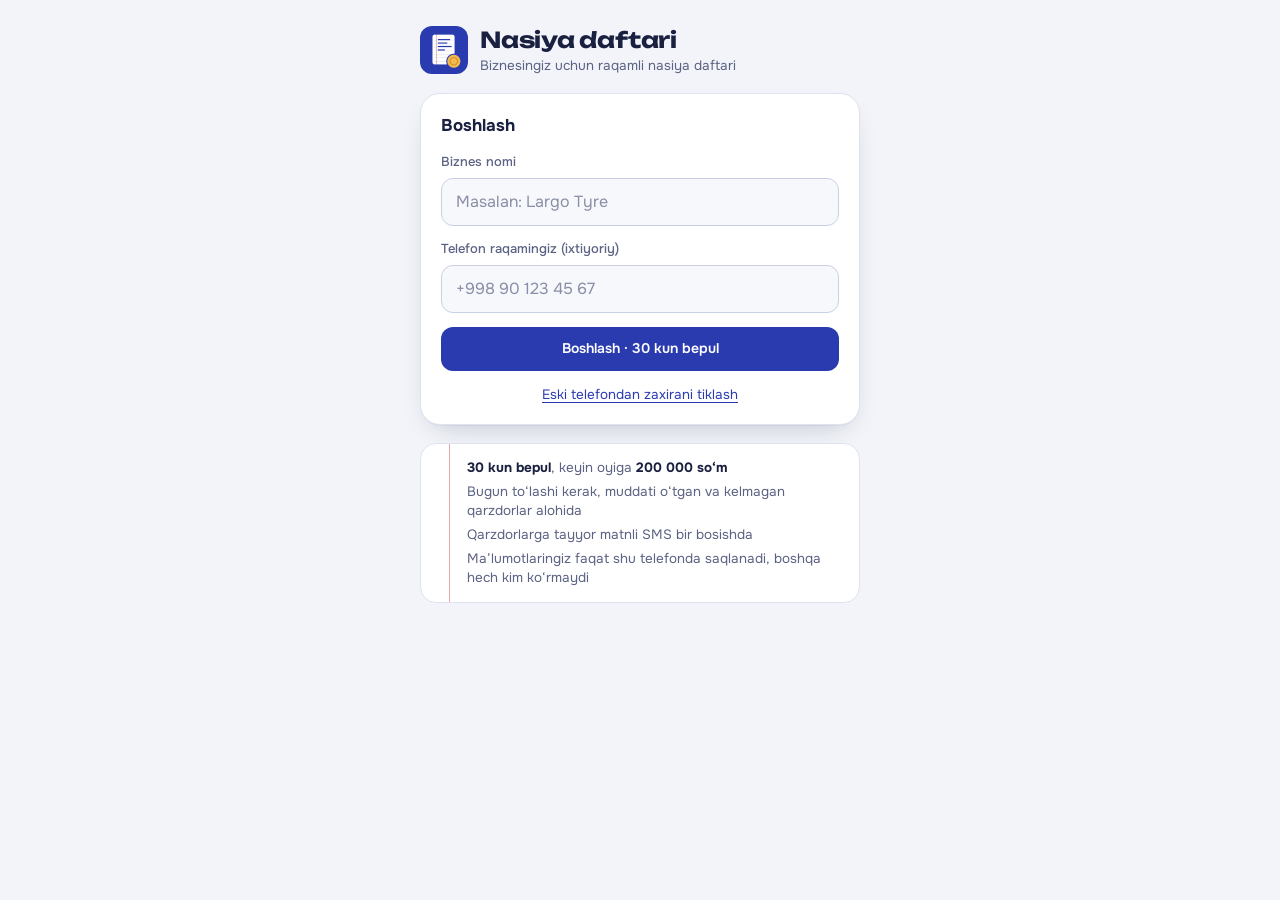
==== app/src/main/assets/www/index.html @ 53ee7a54 "Nasiya daftari Android ilovasi" ====
<!doctype html>
<html lang="uz">
<head>
<meta charset="utf-8">
<meta name="viewport" content="width=device-width, initial-scale=1, viewport-fit=cover">
<title>Nasiya daftari</title>
<meta name="description" content="Biznesingiz uchun raqamli nasiya daftari: bugungi, muddati o'tgan va muddati kelmagan qarzdorlar, umumiy summa va SMS eslatmalar.">
<meta name="theme-color" content="#F2F4F9" media="(prefers-color-scheme: light)">
<meta name="theme-color" content="#0E1120" media="(prefers-color-scheme: dark)">
<link rel="manifest" href="manifest.webmanifest">
<link rel="icon" type="image/png" sizes="192x192" href="icons/icon-192.png">
<link rel="apple-touch-icon" href="icons/apple-touch-icon.png">
<meta name="apple-mobile-web-app-capable" content="yes">
<meta name="mobile-web-app-capable" content="yes">
<meta name="apple-mobile-web-app-title" content="Nasiya">
<link rel="preconnect" href="https://fonts.googleapis.com">
<link rel="preconnect" href="https://fonts.gstatic.com" crossorigin>
<link rel="stylesheet" href="https://fonts.googleapis.com/css2?family=IBM+Plex+Mono:wght@500;600&family=Onest:wght@400;500;600;700&family=Unbounded:wght@500;700&display=swap">
<link rel="stylesheet" href="style.css">
<style>
.devcode{display:flex;align-items:center;justify-content:space-between;gap:10px;flex-wrap:wrap;padding:12px 14px;border-radius:12px;background:var(--field)}
.devcode b{font-family:var(--f-num);font-size:20px;letter-spacing:.08em}
.step{display:grid;grid-template-columns:28px minmax(0,1fr);gap:10px;align-items:start}
.step>i{font-style:normal;width:28px;height:28px;border-radius:50%;background:var(--accent-soft);color:var(--accent);display:grid;place-items:center;font-weight:700;font-size:13px}
.step>div{display:grid;gap:8px;min-width:0}
#act-code{font-family:var(--f-num);font-size:13px;min-height:84px}
.install-bar{display:flex;align-items:center;gap:12px;flex-wrap:wrap;padding:12px 14px;border-radius:14px;background:var(--surface);border:1px solid var(--rule);font-size:13.5px;color:var(--ink-2)}
.install-bar p{flex:1 1 220px;min-width:0}
.install-bar b{color:var(--ink)}
.smsbar{display:flex;align-items:center;gap:12px;flex-wrap:wrap;padding:12px 14px;border-radius:14px;background:var(--accent);color:var(--accent-ink)}
.smsbar .ico{color:var(--accent-ink)}
.smsbar p{flex:1 1 200px;min-width:0;display:grid;gap:1px}
.smsbar p b{font-size:15px}
.smsbar p span{font-size:13px;opacity:.85}
.smsbar .btn{background:var(--accent-ink);color:var(--accent);border-color:transparent}
.smsbar.done{background:var(--ok-soft);color:var(--ok)}
.smsbar.done .ico{color:var(--ok)}
.sched li{display:grid;grid-template-columns:auto minmax(0,1fr) auto;gap:10px}
.sched .pill{min-height:20px;font-size:11.5px;padding:0 7px}
.plan-line{font-size:13px;color:var(--ink-2)}
.plan-line b{color:var(--ink);font-family:var(--f-num);font-weight:600}
.sent-tag{display:inline-flex;align-items:center;gap:4px;color:var(--ok);font-weight:500}
.sent-tag .ico{width:14px;height:14px}
#bk-list li .msg{grid-column:1/-1;font-size:12.5px;color:var(--ink-2);overflow-wrap:anywhere}
#bk-list li.cur{background:var(--accent-soft);border-radius:10px;padding:8px 10px;margin:0 -10px}
</style>
<script src="app.js" defer></script>
</head>
<body>

<!-- ========== BIRINCHI KIRISH ========== -->
<section class="auth" id="onboard" hidden>
  <div class="auth-card">
    <div class="brand">
      <img src="icons/icon-192.png" alt="">
      <div><h1>Nasiya daftari</h1><p>Biznesingiz uchun raqamli nasiya daftari</p></div>
    </div>
    <form class="auth-sheet auth-body" id="ob-form" novalidate>
      <h2>Boshlash</h2>
      <label class="field"><span>Biznes nomi</span><input id="ob-name" autocomplete="organization" placeholder="Masalan: Largo Tyre"></label>
      <label class="field"><span>Telefon raqamingiz (ixtiyoriy)</span><input id="ob-phone" type="tel" inputmode="tel" autocomplete="tel" placeholder="+998 90 123 45 67"></label>
      <p class="err" id="ob-err" hidden></p>
      <button type="submit" class="btn btn-primary btn-block">Boshlash · 30 kun bepul</button>
      <button type="button" class="linkish" id="ob-restore" style="justify-self:center">Eski telefondan zaxirani tiklash</button>
    </form>
    <div class="offer">
      <ul>
        <li><b>30 kun bepul</b>, keyin oyiga <b class="js-price">200&nbsp;000 so‘m</b></li>
        <li>Bugun to‘lashi kerak, muddati o‘tgan va kelmagan qarzdorlar alohida</li>
        <li>Qarzdorlarga tayyor matnli SMS bir bosishda</li>
        <li>Ma’lumotlaringiz faqat shu telefonda saqlanadi, boshqa hech kim ko‘rmaydi</li>
      </ul>
    </div>
  </div>
</section>

<!-- ========== ASOSIY EKRAN ========== -->
<main class="wrap" id="main" hidden>
  <header class="top">
    <div>
      <h1 id="biz-name">Nasiya daftari</h1>
      <p class="sub-line" id="sub-line"></p>
    </div>
    <div class="top-actions">
      <button type="button" class="btn btn-primary add-top" data-act="new">+ Nasiya qo‘shish</button>
      <button type="button" class="icon-btn" id="menu-btn" aria-label="Sozlamalar">
        <svg class="ico" viewBox="0 0 24 24" aria-hidden="true"><circle cx="5" cy="12" r="1.3"/><circle cx="12" cy="12" r="1.3"/><circle cx="19" cy="12" r="1.3"/></svg>
      </button>
    </div>
  </header>

  <div id="banner"></div>
  <div class="install-bar" id="install" hidden></div>

  <section class="sheet" aria-label="Umumiy holat">
    <div class="sheet-ruled">
      <p class="sheet-date" id="today-label">&nbsp;</p>
      <p class="sheet-label">Umumiy nasiya</p>
      <p class="sheet-total" id="total"><span class="n">—</span></p>
      <p class="sheet-extra" id="total-extra">&nbsp;</p>
    </div>
    <div class="tiles" id="tiles" role="tablist" aria-label="Bo‘limlar"></div>
  </section>

  <div class="notice" id="notice" hidden><p id="notice-text"></p></div>
  <div class="alerts" id="alerts"></div>

  <section style="display:grid;gap:12px">
    <div class="list-head" id="list-head">
      <div><h2 id="list-title">Nasiyalar</h2><p id="list-sub"></p></div>
    </div>
    <label class="search">
      <span class="sr-only">Qidirish</span>
      <svg class="ico" viewBox="0 0 24 24" aria-hidden="true"><circle cx="11" cy="11" r="7"/><path d="m20 20-3.5-3.5"/></svg>
      <input id="q" type="search" placeholder="Ism, telefon yoki izoh bo‘yicha qidirish" autocomplete="off">
    </label>
    <div class="list" id="list" role="tabpanel"></div>
  </section>
</main>

<button type="button" class="btn btn-primary fab" id="fab" data-act="new" hidden>
  <svg class="ico" viewBox="0 0 24 24" aria-hidden="true"><path d="M12 5v14M5 12h14"/></svg>Nasiya qo‘shish
</button>

<div class="toast" id="toast" role="status" aria-live="polite" hidden></div>
<input type="file" id="imp-file" accept="application/json,.json" hidden>

<!-- nasiya qo'shish / tahrirlash -->
<dialog id="dlg-form" aria-labelledby="f-title">
  <form id="form" novalidate>
    <div class="dlg-head">
      <h2 id="f-title">Yangi nasiya</h2>
      <button type="button" class="icon-btn" data-close aria-label="Yopish"><svg class="ico" viewBox="0 0 24 24"><path d="M6 6l12 12M18 6 6 18"/></svg></button>
    </div>
    <div class="dlg-body">
      <label class="field"><span>Mijoz ismi *</span><input id="f-name" autocomplete="off" placeholder="Masalan: Aziz Karimov"></label>
      <label class="field"><span>Telefon</span><input id="f-phone" type="tel" inputmode="tel" autocomplete="off" placeholder="+998 90 123 45 67"></label>
      <div class="row-amt">
        <label class="field"><span>Summa *</span><input id="f-amount" class="money-in" inputmode="numeric" autocomplete="off" placeholder="0"></label>
        <fieldset class="seg">
          <legend class="sr-only">Valyuta</legend>
          <label><input type="radio" name="cur" id="cur-uzs" value="UZS" checked><span>so‘m</span></label>
          <label><input type="radio" name="cur" id="cur-usd" value="USD"><span>$</span></label>
        </fieldset>
      </div>
      <label class="field"><span>Nima uchun (SMS’da ko‘rinadi)</span><input id="f-note" autocomplete="off" maxlength="60" placeholder="Masalan: balon, telefon, muzlatkich"></label>
      <label class="field"><span>Berilgan sana</span><input id="f-given" type="date"></label>
      <label class="switch">
        <input type="checkbox" id="f-plan"><span class="sw"></span>
        <span class="sw-txt"><b>Bo‘lib to‘lash</b><small>Masalan: 300$ ni 6 oyda 50$ dan</small></span>
      </label>
      <div id="plan-box" style="display:grid;gap:12px" hidden>
        <div class="row2">
          <label class="field"><span>Necha marta</span><input id="f-count" class="money-in" inputmode="numeric" value="6"></label>
          <label class="field"><span>Har</span><select id="f-every"><option value="month">oyda bir</option><option value="week">haftada bir</option></select></label>
        </div>
        <label class="field"><span>Birinchi to‘lov sanasi</span><input id="f-first" type="date"></label>
        <div class="panel" id="plan-preview"></div>
      </div>
      <div id="due-box" style="display:grid;gap:12px">
        <label class="field"><span>To‘lash sanasi *</span><input id="f-due" type="date"></label>
        <div class="chips" id="due-chips" aria-label="To‘lash sanasini tez tanlash">
          <button type="button" data-plus="7d">+7 kun</button>
          <button type="button" data-plus="15d">+15 kun</button>
          <button type="button" data-plus="1m">+1 oy</button>
          <button type="button" data-plus="2m">+2 oy</button>
          <button type="button" data-plus="3m">+3 oy</button>
        </div>
      </div>
      <p class="err" id="f-err" hidden></p>
    </div>
    <div class="dlg-foot">
      <button type="button" class="btn btn-danger" id="f-del" hidden>O‘chirish</button>
      <span class="spacer"></span>
      <button type="button" class="btn btn-ghost" data-close>Bekor qilish</button>
      <button type="submit" class="btn btn-primary">Saqlash</button>
    </div>
  </form>
</dialog>

<!-- to'lov olish -->
<dialog id="dlg-pay" aria-labelledby="p-title">
  <form id="pay-form" novalidate>
    <div class="dlg-head">
      <h2 id="p-title">To‘lov olish</h2>
      <button type="button" class="icon-btn" data-close aria-label="Yopish"><svg class="ico" viewBox="0 0 24 24"><path d="M6 6l12 12M18 6 6 18"/></svg></button>
    </div>
    <div class="dlg-body">
      <div class="panel" id="p-who"></div>
      <label class="field"><span>To‘lov summasi</span><input id="p-amount" class="money-in" inputmode="numeric" autocomplete="off" placeholder="0"></label>
      <div class="chips"><button type="button" id="p-due">Bugungi to‘lov</button><button type="button" id="p-full">To‘liq</button><button type="button" id="p-half">Yarmi</button></div>
      <label class="field"><span>To‘lov sanasi</span><input id="p-date" type="date"></label>
      <p class="err" id="p-err" hidden></p>
    </div>
    <div class="dlg-foot">
      <span class="spacer"></span>
      <button type="button" class="btn btn-ghost" data-close>Bekor qilish</button>
      <button type="submit" class="btn btn-primary">Qabul qilish</button>
    </div>
  </form>
</dialog>

<!-- SMS eslatma (telefon orqali) -->
<dialog id="dlg-rem" aria-labelledby="rm-title">
  <div class="dlg-head">
    <h2><span id="rm-title">SMS eslatma</span><span class="count" id="rm-count" hidden></span></h2>
    <button type="button" class="icon-btn" data-close aria-label="Yopish"><svg class="ico" viewBox="0 0 24 24"><path d="M6 6l12 12M18 6 6 18"/></svg></button>
  </div>
  <div class="dlg-body">
    <div class="panel"><b id="rm-name"></b><span class="num" id="rm-phone"></span></div>
    <p class="hint" id="rm-nophone" hidden>Bu mijozning telefon raqami kiritilmagan. Matnni nusxalab, o‘zingiz yuboring.</p>
    <label class="field"><span>Xabar matni</span><textarea id="rm-text" rows="4"></textarea></label>
    <p class="hint">«SMS yuborish» telefoningizning SMS ilovasini tayyor matn bilan ochadi, faqat «Yuborish»ni bosasiz.</p>
  </div>
  <div class="dlg-foot">
    <a class="btn btn-primary" id="rm-sms" href="#">SMS yuborish</a>
    <button type="button" class="btn btn-ghost" id="rm-copy">Nusxalash</button>
    <span class="spacer"></span>
    <button type="button" class="btn btn-soft" id="rm-next" hidden>Keyingisi →</button>
  </div>
</dialog>

<!-- sozlamalar -->
<dialog id="dlg-menu" aria-labelledby="m-title">
  <div class="dlg-head">
    <h2 id="m-title">Sozlamalar</h2>
    <button type="button" class="icon-btn" data-close aria-label="Yopish"><svg class="ico" viewBox="0 0 24 24"><path d="M6 6l12 12M18 6 6 18"/></svg></button>
  </div>
  <div class="dlg-body menu-body">
    <div class="menu-list">
      <button type="button" class="menu-item" data-open="dlg-sub">
        <svg class="ico" viewBox="0 0 24 24" aria-hidden="true"><rect x="3" y="6" width="18" height="13" rx="2"/><path d="M3 10h18M7 15h4"/></svg>
        <span><b>Obuna</b><small id="m-sub-s"></small></span>
      </button>
      <button type="button" class="menu-item" data-open="dlg-tpl">
        <svg class="ico" viewBox="0 0 24 24" aria-hidden="true"><path d="M4 5h16v11H8l-4 4z"/><path d="M8 9h8M8 12h5"/></svg>
        <span><b>SMS matnlari</b><small>Har bir mijozga o‘z summasi bilan</small></span>
      </button>
      <button type="button" class="menu-item" data-open="dlg-biz">
        <svg class="ico" viewBox="0 0 24 24" aria-hidden="true"><path d="M4 20V9l8-5 8 5v11"/><path d="M9 20v-6h6v6"/></svg>
        <span><b>Biznes ma’lumotlari</b><small id="m-biz-s"></small></span>
      </button>
      <button type="button" class="menu-item" id="m-export">
        <svg class="ico" viewBox="0 0 24 24" aria-hidden="true"><path d="M12 3v12M7 10l5 5 5-5"/><path d="M5 19h14"/></svg>
        <span><b>Zaxira nusxa olish</b><small id="m-last"></small></span>
      </button>
      <button type="button" class="menu-item" data-act="import">
        <svg class="ico" viewBox="0 0 24 24" aria-hidden="true"><path d="M12 15V3M7 8l5-5 5 5"/><path d="M5 19h14"/></svg>
        <span><b>Zaxiradan tiklash / import</b><small>Avval saqlangan .json fayldan</small></span>
      </button>
      <div class="confirm-box" id="imp-confirm" hidden>
        <p id="imp-text"></p>
        <div class="row"><button type="button" class="btn btn-sm btn-primary" id="imp-yes">Ha, qo‘shish</button><button type="button" class="btn btn-sm btn-ghost" id="imp-no">Bekor qilish</button></div>
      </div>
      <p class="err" id="imp-err" hidden></p>
      <button type="button" class="menu-item" id="m-samples">
        <svg class="ico" viewBox="0 0 24 24" aria-hidden="true"><path d="M5 4h11a3 3 0 0 1 3 3v13H8a3 3 0 0 1-3-3z"/><path d="M9 8h6M9 12h4"/></svg>
        <span><b id="m-samples-t">Namuna yozuvlarni ko‘rish</b><small id="m-samples-s">Ilova qanday ishlashini ko‘rsatadi</small></span>
      </button>
    </div>
    <p class="hint" style="text-align:center">Ma’lumotlar faqat shu telefonda saqlanadi. Telefon almashsa yoki ilova o‘chirilsa yo‘qolmasligi uchun haftada bir zaxira oling.</p>
  </div>
</dialog>

<!-- obuna -->
<dialog id="dlg-sub" aria-labelledby="sb-title">
  <div class="dlg-head">
    <h2 id="sb-title">Obuna</h2>
    <button type="button" class="icon-btn" data-close aria-label="Yopish"><svg class="ico" viewBox="0 0 24 24"><path d="M6 6l12 12M18 6 6 18"/></svg></button>
  </div>
  <div class="dlg-body">
    <div class="panel" id="sb-status"></div>
    <div class="step"><i>1</i><div>
      <b>Qurilma kodingiz</b>
      <div class="devcode"><b id="sb-device"></b><button type="button" class="btn btn-sm" id="sb-copy-device">Nusxalash</button></div>
    </div></div>
    <div class="step"><i>2</i><div>
      <b>To‘lov qiling va kodni yuboring</b>
      <p class="hint" id="sb-pay"></p>
      <a class="btn btn-soft" id="sb-tg" href="#" target="_blank" rel="noopener">Telegram orqali yozish</a>
    </div></div>
    <div class="step"><i>3</i><div>
      <b>Faollashtirish kodini kiriting</b>
      <textarea id="act-code" rows="3" placeholder="ND1.…" autocomplete="off" spellcheck="false"></textarea>
      <p class="err" id="act-err" hidden></p>
      <button type="button" class="btn btn-primary" id="act-go">Faollashtirish</button>
    </div></div>
  </div>
</dialog>

<!-- bugungi SMS'lar: hammasiga -->
<dialog id="dlg-bulk" aria-labelledby="bk-title">
  <div class="dlg-head">
    <h2 id="bk-title">Bugungi SMS’lar</h2>
    <button type="button" class="icon-btn" data-close aria-label="Yopish"><svg class="ico" viewBox="0 0 24 24"><path d="M6 6l12 12M18 6 6 18"/></svg></button>
  </div>
  <div class="dlg-body">
    <div class="panel" id="bk-sum"></div>
    <label class="field" id="bk-sim-wrap" hidden><span>Qaysi SIM kartadan</span><select id="bk-sim"></select></label>
    <div class="prog" id="bk-prog" hidden></div>
    <ul class="log-list" id="bk-list"></ul>
    <p class="hint" id="bk-hint"></p>
  </div>
  <div class="dlg-foot" id="bk-foot"></div>
</dialog>

<!-- SMS matnlari -->
<dialog id="dlg-tpl" aria-labelledby="tp-title">
  <div class="dlg-head">
    <h2 id="tp-title">SMS matnlari</h2>
    <button type="button" class="icon-btn" data-close aria-label="Yopish"><svg class="ico" viewBox="0 0 24 24"><path d="M6 6l12 12M18 6 6 18"/></svg></button>
  </div>
  <form class="dlg-body" id="tp-form" novalidate>
    <div class="panel"><span>Matnga quyidagilarni qo‘ying, ular har bir mijoz uchun o‘zi to‘ldiriladi:</span>
      <span><b class="num">{ism}</b> mijoz ismi · <b class="num">{nima}</b> nima uchun · <b class="num">{summa}</b> to‘lov summasi · <b class="num">{sana}</b> to‘lov kuni · <b class="num">{biznes}</b> biznes nomi (ixtiyoriy)</span></div>
    <label class="field"><span>To‘lov kuni (bugun)</span><textarea id="tp-today" rows="3"></textarea><small class="hint" id="tp-today-c"></small></label>
    <label class="field"><span>Kechikkan to‘lov (haftada bir)</span><textarea id="tp-late" rows="3"></textarea><small class="hint" id="tp-late-c"></small></label>
    <label class="field"><span>Oldindan eslatma (qo‘lda yuborilganda)</span><textarea id="tp-soon" rows="3"></textarea><small class="hint" id="tp-soon-c"></small></label>
    <div class="panel"><span>Namuna:</span><p class="pre" id="tp-example"></p></div>
    <div style="display:flex;gap:8px;flex-wrap:wrap">
      <button type="submit" class="btn btn-primary">Saqlash</button>
      <button type="button" class="btn btn-ghost" id="tp-reset">Standart matnlar</button>
    </div>
  </form>
</dialog>

<!-- biznes -->
<dialog id="dlg-biz" aria-labelledby="bz-title">
  <div class="dlg-head">
    <h2 id="bz-title">Biznes ma’lumotlari</h2>
    <button type="button" class="icon-btn" data-close aria-label="Yopish"><svg class="ico" viewBox="0 0 24 24"><path d="M6 6l12 12M18 6 6 18"/></svg></button>
  </div>
  <form class="dlg-body" id="bz-form" novalidate>
    <label class="field"><span>Biznes nomi</span><input id="bz-name" autocomplete="organization"></label>
    <label class="field"><span>Telefon raqamingiz</span><input id="bz-phone" type="tel" inputmode="tel" autocomplete="tel"></label>
    <p class="hint">Biznes nomi ilovaning tepasida ko‘rinadi. SMS matniga qo‘shmoqchi bo‘lsangiz, «SMS matnlari» bo‘limida {biznes} deb yozing.</p>
    <p class="err" id="bz-err" hidden></p>
    <button type="submit" class="btn btn-primary">Saqlash</button>
  </form>
</dialog>

</body>
</html>
---- app/src/main/assets/www/style.css ----
/* Nasiya daftari — umumiy uslub (biznes ilovasi va admin panel).
   Layout: bitta "daftar" ustuni; umumiy summa chiziqli varaqda, bo'limlar plitkalar, yozuvlar daftar qatorlari. */
:root{
  --paper:#F2F4F9; --surface:#FFFFFF; --field:#F7F8FC;
  --ink:#1A2040; --ink-2:#5B6283;
  --rule:#DFE3EF; --rule-strong:#C8CFE3;
  --accent:#2A3BB0; --accent-ink:#FFFFFF; --accent-soft:#E7EAFB;
  --late:#B9322A; --late-soft:#FCE9E6;
  --today:#965800; --today-soft:#FFF0D6;
  --ok:#1D7050; --ok-soft:#E1F2E9;
  --margin:#EBA6AC;
  --scrim:rgba(12,16,36,.48);
  --shadow:0 1px 0 rgba(26,32,64,.04),0 12px 30px -16px rgba(26,32,64,.32);
  --f-display:"Unbounded","Onest",system-ui,sans-serif;
  --f-ui:"Onest",system-ui,-apple-system,"Segoe UI",Roboto,sans-serif;
  --f-num:"IBM Plex Mono",ui-monospace,"SF Mono",Menlo,Consolas,monospace;
  color-scheme:light;
}
@media (prefers-color-scheme: dark){
  :root{
    --paper:#0E1120; --surface:#161A2D; --field:#10142A; --ink:#E7E9F4; --ink-2:#9CA2C0;
    --rule:#262C48; --rule-strong:#363E62; --accent:#9AAAFF; --accent-ink:#0E1120; --accent-soft:#222A52;
    --late:#FF8D82; --late-soft:#3A1B1F; --today:#F3B84E; --today-soft:#3A2A0F; --ok:#72D4A6; --ok-soft:#12302A;
    --margin:#6B3A4A; --scrim:rgba(0,0,0,.62); --shadow:0 1px 0 rgba(0,0,0,.25),0 12px 30px -16px rgba(0,0,0,.7);
    color-scheme:dark;
  }
}

*,*::before,*::after{box-sizing:border-box}
[hidden]{display:none!important}
html{background:var(--paper);-webkit-text-size-adjust:100%}
body{margin:0;background:var(--paper);color:var(--ink);font-family:var(--f-ui);font-size:15px;line-height:1.45;-webkit-font-smoothing:antialiased;-webkit-tap-highlight-color:transparent}
h1,h2,h3,p{margin:0}
img{max-width:100%}
button,a{touch-action:manipulation}
a{color:var(--accent)}
.num{font-family:var(--f-num);font-variant-numeric:tabular-nums}
:focus-visible{outline:2px solid var(--accent);outline-offset:2px}
.sr-only{position:absolute;width:1px;height:1px;overflow:hidden;clip:rect(0 0 0 0);white-space:nowrap}

.wrap{max-width:720px;margin:0 auto;display:grid;gap:16px;
  padding-left:max(16px,env(safe-area-inset-left,0px));padding-right:max(16px,env(safe-area-inset-right,0px));
  padding-top:calc(16px + env(safe-area-inset-top,0px));padding-bottom:calc(120px + env(safe-area-inset-bottom,0px))}

/* ---------- header ---------- */
.top{display:flex;align-items:center;justify-content:space-between;gap:12px}
.top>div:first-child{min-width:0}
.top h1{font-family:var(--f-display);font-weight:700;font-size:21px;letter-spacing:-.01em;line-height:1.2;overflow-wrap:anywhere}
.top-actions{display:flex;align-items:center;gap:6px;flex:none}
.sub-line{display:flex;align-items:center;gap:6px;font-size:12.5px;color:var(--ink-2);margin-top:4px}
.sub-line::before{content:"";width:7px;height:7px;border-radius:50%;background:var(--ok);flex:none}
.sub-line.warn::before{background:var(--today)}
.sub-line.bad::before{background:var(--late)}

/* ---------- ledger sheet ---------- */
.sheet{background:var(--surface);border:1px solid var(--rule);border-radius:18px;overflow:hidden;box-shadow:var(--shadow)}
.sheet-ruled{padding:14px 18px 14px 44px;
  background-image:linear-gradient(90deg,transparent 0,transparent 28px,var(--margin) 28px,var(--margin) 29px,transparent 29px),
    repeating-linear-gradient(180deg,transparent 0,transparent 27px,var(--rule) 27px,var(--rule) 28px);
  background-position:0 14px}
.sheet-date{font-size:13px;line-height:28px;color:var(--ink-2)}
.sheet-label{font-size:11.5px;line-height:28px;letter-spacing:.09em;text-transform:uppercase;font-weight:600;color:var(--ink-2)}
.sheet-total{display:flex;flex-wrap:wrap;align-items:baseline;column-gap:8px;line-height:56px;min-height:56px}
.sheet-total .n{font-family:var(--f-display);font-weight:700;font-size:clamp(26px,8vw,40px);letter-spacing:-.02em;color:var(--accent);font-variant-numeric:tabular-nums;white-space:nowrap}
.sheet-total .c{font-weight:600;font-size:16px;color:var(--ink-2)}
.sheet-extra{display:flex;flex-wrap:wrap;column-gap:14px;line-height:28px;font-size:13px;color:var(--ink-2)}
.sheet-extra .num{color:var(--accent);font-weight:600}

.tiles{display:grid;grid-template-columns:repeat(2,minmax(0,1fr));gap:8px;padding:12px;border-top:1px solid var(--rule)}
@media (min-width:600px){.tiles{grid-template-columns:repeat(4,minmax(0,1fr))}}
.tile{appearance:none;font:inherit;color:var(--ink);text-align:left;cursor:pointer;display:grid;gap:3px;align-content:start;
  padding:10px 12px;border-radius:12px;border:1px solid var(--rule);background:var(--field);min-width:0}
.tile:hover{border-color:var(--rule-strong)}
.tile[aria-selected="true"]{background:var(--accent-soft);border-color:var(--accent)}
.tile-label{display:flex;align-items:center;gap:7px;font-size:13px;font-weight:600}
.dot{width:8px;height:8px;border-radius:50%;flex:none;background:var(--ink-2)}
.tile-today .dot{background:var(--today)} .tile-late .dot{background:var(--late)}
.tile-soon .dot{background:var(--accent)} .tile-closed .dot{background:var(--ok)}
.tile-count{font-size:22px;font-weight:700;line-height:1.2;font-variant-numeric:tabular-nums}
.tile-count small{font-size:13px;font-weight:500;color:var(--ink-2)}
.tile-sum{display:grid;font-family:var(--f-num);font-size:12.5px;color:var(--ink-2);min-width:0;overflow-wrap:anywhere}

/* ---------- banners & alerts ---------- */
.alerts{display:grid;gap:10px}
.alerts:empty{display:none}
.alert{display:flex;align-items:center;gap:8px;padding:6px 10px 6px 6px;border-radius:14px}
.alert-today{background:var(--today-soft)} .alert-late{background:var(--late-soft)}
.alert-main{appearance:none;font:inherit;color:var(--ink);text-align:left;cursor:pointer;flex:1;min-width:0;
  display:flex;align-items:center;gap:12px;padding:8px;border:0;background:transparent;border-radius:10px}
.alert-txt{display:grid;gap:1px;min-width:0;flex:1}
.alert-txt b{font-weight:600;font-size:15px}
.alert-txt span{font-size:13.5px;color:var(--ink-2);overflow-wrap:anywhere}
.alert-txt .num{color:var(--ink);font-weight:600}
.alert-sms{flex:none;background:var(--surface);border-color:transparent}
.ico{width:22px;height:22px;fill:none;stroke:currentColor;stroke-width:1.8;stroke-linecap:round;stroke-linejoin:round;flex:none}
.alert-today .ico{color:var(--today)} .alert-late .ico{color:var(--late)}
.bell{transform-origin:50% 12%;animation:ring 1.1s ease .5s 2}
@keyframes ring{0%,100%{transform:rotate(0)}15%{transform:rotate(14deg)}30%{transform:rotate(-12deg)}45%{transform:rotate(8deg)}60%{transform:rotate(-5deg)}75%{transform:rotate(2deg)}}

.banner{display:flex;align-items:center;gap:12px;flex-wrap:wrap;padding:12px 14px;border-radius:14px;font-size:14px}
.banner p{flex:1 1 220px;min-width:0}
.banner b{font-weight:600}
.banner-info{background:var(--accent-soft);color:var(--ink)}
.banner-warn{background:var(--today-soft);color:var(--ink)}
.banner-bad{background:var(--late-soft);color:var(--ink)}
.notice{display:flex;align-items:center;gap:12px;flex-wrap:wrap;padding:12px 14px;border-radius:14px;border:1px dashed var(--rule-strong);font-size:13.5px;color:var(--ink-2)}
.notice p{flex:1 1 220px;min-width:0}

/* ---------- list ---------- */
.list-head{display:flex;align-items:flex-end;justify-content:space-between;gap:12px;scroll-margin-top:calc(12px + env(safe-area-inset-top,0px))}
.list-head h2{font-size:18px;font-weight:700;letter-spacing:-.01em}
.list-head p{font-size:13px;color:var(--ink-2);margin-top:2px}
.search{position:relative;display:block}
.search .ico{position:absolute;left:14px;top:50%;transform:translateY(-50%);width:18px;height:18px;color:var(--ink-2);pointer-events:none}
.search input{padding-left:42px!important}
.list{display:grid;gap:10px}
.debt{background:var(--surface);border:1px solid var(--rule);border-radius:16px;padding:14px 16px;display:grid;gap:10px}
.debt-head{display:flex;justify-content:space-between;align-items:flex-start;gap:12px}
.who{min-width:0;display:grid;gap:2px}
.who h3{font-size:16px;font-weight:600;line-height:1.3;overflow-wrap:anywhere}
.phone{font-family:var(--f-num);font-size:12.5px;color:var(--ink-2)}
.amt{display:grid;justify-items:end;flex:none;text-align:right}
.amt small{font-size:11px;text-transform:uppercase;letter-spacing:.08em;color:var(--ink-2);font-weight:600}
.amt-num{font-family:var(--f-num);font-variant-numeric:tabular-nums;font-weight:600;font-size:17px;white-space:nowrap}
.amt-cur{font-family:var(--f-ui);font-size:13px;font-weight:500;color:var(--ink-2)}
.st-late .amt-num{color:var(--late)} .st-today .amt-num{color:var(--today)} .st-closed .amt-num{color:var(--ink-2)}
.note{font-size:14px;color:var(--ink-2);overflow-wrap:anywhere}
.meta{display:flex;flex-wrap:wrap;align-items:center;gap:6px 12px;font-size:13px;color:var(--ink-2)}
.pill{display:inline-flex;align-items:center;min-height:24px;padding:0 9px;border-radius:999px;font-size:12.5px;font-weight:600;white-space:nowrap}
.pill-late{background:var(--late-soft);color:var(--late)}
.pill-strong{background:var(--late);color:var(--surface)}
.pill-today{background:var(--today-soft);color:var(--today)}
.pill-soon{background:var(--accent-soft);color:var(--accent)}
.pill-closed,.pill-ok{background:var(--ok-soft);color:var(--ok)}
.pill-muted{background:var(--field);color:var(--ink-2);border:1px solid var(--rule)}
.next-sms{display:inline-flex;align-items:center;gap:4px}
.next-sms .ico{width:14px;height:14px}
.prog{display:grid;gap:5px}
.bar{height:6px;border-radius:6px;background:var(--rule);overflow:hidden}
.bar i{display:block;height:100%;background:var(--ok);border-radius:inherit}
.bar.warn i{background:var(--today)} .bar.bad i{background:var(--late)}
.prog span{font-family:var(--f-num);font-size:12.5px;color:var(--ink-2)}
.hist summary{cursor:pointer;font-size:13px;font-weight:500;color:var(--accent);width:max-content;max-width:100%}
.hist ul{list-style:none;margin:6px 0 0;padding:0;display:grid;gap:4px}
.hist li{display:flex;justify-content:space-between;align-items:center;gap:12px;font-size:13px;color:var(--ink-2);padding:4px 0;border-bottom:1px dotted var(--rule)}
.hist li .x{appearance:none;border:0;background:transparent;color:var(--ink-2);cursor:pointer;font-size:12px;padding:4px 6px;border-radius:6px}
.hist li .x:hover{color:var(--late);background:var(--late-soft)}
.actions{display:flex;flex-wrap:wrap;gap:8px;padding-top:10px;border-top:1px dashed var(--rule)}
.empty{display:grid;justify-items:center;gap:6px;text-align:center;padding:30px 18px;border:1px dashed var(--rule-strong);border-radius:16px;color:var(--ink-2)}
.empty b{color:var(--ink);font-weight:600}
.empty-actions{display:flex;flex-wrap:wrap;justify-content:center;gap:8px;margin-top:8px}
.empty .ico{width:34px;height:34px;color:var(--accent);stroke-width:1.5}

/* ---------- controls ---------- */
.btn{appearance:none;font:600 14px/1.1 var(--f-ui);min-height:44px;padding:0 16px;border-radius:12px;border:1px solid var(--rule-strong);
  background:var(--surface);color:var(--ink);cursor:pointer;display:inline-flex;align-items:center;justify-content:center;gap:6px;text-decoration:none;white-space:nowrap;user-select:none;-webkit-user-select:none}
.btn:hover{border-color:var(--ink-2)}
.btn:disabled{opacity:.55;cursor:default}
.btn-primary{background:var(--accent);color:var(--accent-ink);border-color:transparent}
.btn-primary:hover{border-color:transparent;filter:brightness(1.08)}
.btn-soft{background:var(--accent-soft);color:var(--accent);border-color:transparent}
.btn-soft:hover{border-color:var(--accent)}
.btn-ghost{background:transparent;border-color:transparent;color:var(--ink-2)}
.btn-ghost:hover{border-color:var(--rule-strong);color:var(--ink)}
.btn-sm{min-height:38px;padding:0 12px;font-size:13.5px;border-radius:10px}
.btn-xs{min-height:32px;padding:0 10px;font-size:13px;border-radius:9px}
.btn-danger{background:transparent;border-color:transparent;color:var(--late)}
.btn-danger:hover{border-color:var(--late)}
.btn-danger.armed{background:var(--late);color:var(--surface)}
.btn-block{width:100%}
.btn .ico{width:18px;height:18px}
.linkish{appearance:none;border:0;background:none;padding:0;font:inherit;font-size:13.5px;color:var(--accent);cursor:pointer;text-decoration:underline;text-underline-offset:3px}
.icon-btn{appearance:none;border:0;background:transparent;color:var(--ink-2);width:42px;height:42px;border-radius:12px;display:grid;place-items:center;cursor:pointer;flex:none}
.icon-btn:hover{background:var(--field);color:var(--ink)}

.fab{position:fixed;z-index:20;right:calc(16px + env(safe-area-inset-right,0px));bottom:calc(16px + env(safe-area-inset-bottom,0px));
  min-height:54px;padding:0 20px 0 16px;border-radius:999px;font-size:15px;box-shadow:var(--shadow)}
.fab .ico{width:20px;height:20px;stroke-width:2.2}
.top .add-top{display:none}
@media (min-width:640px){.top .add-top{display:inline-flex}.fab{display:none}}

input:not([type="radio"]):not([type="checkbox"]):not([type="file"]),select,textarea{width:100%;font:16px var(--f-ui);color:var(--ink);background:var(--field);
  border:1px solid var(--rule-strong);border-radius:12px;min-height:48px;padding:0 14px;appearance:none;-webkit-appearance:none;margin:0}
input[type="date"]{display:block;text-align:left}
input[type="date"]::-webkit-date-and-time-value{text-align:left}
textarea{padding:12px 14px;line-height:1.5;min-height:110px;resize:vertical}
input:focus,select:focus,textarea:focus{outline:none;border-color:var(--accent);box-shadow:0 0 0 3px var(--accent-soft)}
input::placeholder,textarea::placeholder{color:var(--ink-2);opacity:.7}
.money-in,.code-in{font-family:var(--f-num)!important;font-weight:600}
.code-in{letter-spacing:.4em;text-align:center;font-size:22px!important}
.field{display:grid;gap:6px;min-width:0}
.field>span{font-size:13px;font-weight:500;color:var(--ink-2)}
.row2{display:grid;grid-template-columns:minmax(0,1fr) minmax(0,1fr);gap:12px}
.row-amt{display:grid;grid-template-columns:minmax(0,1fr) auto;gap:12px;align-items:end}
.seg{border:1px solid var(--rule-strong);margin:0;padding:3px;display:flex;background:var(--field);border-radius:12px;height:48px}
.seg label{position:relative;display:block}
.seg input{position:absolute;inset:0;width:100%;height:100%;margin:0;opacity:0;cursor:pointer}
.seg span{display:flex;align-items:center;justify-content:center;height:100%;min-width:50px;padding:0 10px;border-radius:9px;font-weight:600;font-size:14px;color:var(--ink-2)}
.seg input:checked+span{background:var(--surface);color:var(--ink);box-shadow:0 1px 3px rgba(0,0,0,.12)}
.seg input:focus-visible+span{outline:2px solid var(--accent)}
.chips{display:flex;flex-wrap:wrap;gap:8px}
.chips button{appearance:none;font:500 13.5px var(--f-ui);min-height:34px;padding:0 12px;border-radius:999px;border:1px solid var(--rule-strong);background:var(--surface);color:var(--ink);cursor:pointer}
.chips button:hover{border-color:var(--accent);color:var(--accent)}
.chips button[aria-pressed="true"]{background:var(--accent);border-color:var(--accent);color:var(--accent-ink)}
.err{color:var(--late);font-size:13.5px;font-weight:500}
.ok-msg{color:var(--ok);font-size:13.5px;font-weight:500}
.hint{font-size:13px;color:var(--ink-2)}
.warn-line{font-size:13px;color:var(--today);font-weight:500}

.switch{display:flex;gap:12px;align-items:flex-start;cursor:pointer;position:relative}
.switch input{position:absolute;opacity:0;width:1px;height:1px}
.switch .sw{flex:none;width:46px;height:28px;border-radius:999px;background:var(--rule-strong);position:relative;transition:background .2s;margin-top:1px}
.switch .sw::after{content:"";position:absolute;top:3px;left:3px;width:22px;height:22px;border-radius:50%;background:var(--surface);box-shadow:0 1px 3px rgba(0,0,0,.25);transition:transform .2s}
.switch input:checked+.sw{background:var(--ok)}
.switch input:checked+.sw::after{transform:translateX(18px)}
.switch input:focus-visible+.sw{outline:2px solid var(--accent);outline-offset:2px}
.switch .sw-txt{display:grid;gap:2px;min-width:0}
.switch small{font-size:12.5px;color:var(--ink-2)}

.radio-list{display:grid;gap:8px}
.radio-card{display:flex;gap:10px;align-items:flex-start;padding:12px;border-radius:12px;border:1px solid var(--rule);background:var(--field);cursor:pointer}
.radio-card input{margin-top:3px;accent-color:var(--accent);flex:none}
.radio-card span{font-size:14px;overflow-wrap:anywhere}
.radio-card:has(input:checked){border-color:var(--accent);background:var(--accent-soft)}

/* ---------- dialogs ---------- */
dialog{border:0;padding:0;margin:auto;width:min(520px,calc(100vw - 32px));max-width:none;max-height:calc(100vh - 32px);max-height:calc(100dvh - 32px);
  border-radius:20px;background:var(--surface);color:var(--ink);box-shadow:var(--shadow);overflow:auto}
dialog::backdrop{background:var(--scrim)}
dialog form{display:block}
.dlg-head{display:flex;align-items:center;justify-content:space-between;gap:12px;padding:16px 14px 4px 20px}
.dlg-head h2{font-family:var(--f-display);font-weight:500;font-size:17px;letter-spacing:-.01em}
.dlg-head .count{font-family:var(--f-num);font-size:13px;color:var(--ink-2);margin-left:8px}
.dlg-body{display:grid;gap:14px;padding:10px 20px 16px}
.dlg-foot{display:flex;flex-wrap:wrap;align-items:center;gap:8px;padding:14px 20px 18px;border-top:1px solid var(--rule)}
.spacer{flex:1}
.panel{display:grid;gap:4px;padding:12px 14px;border-radius:12px;background:var(--field)}
.panel span{font-size:13.5px;color:var(--ink-2)}
.pre{white-space:pre-wrap;overflow-wrap:anywhere;font-size:14px}
.section-title{font-size:12px;letter-spacing:.08em;text-transform:uppercase;font-weight:600;color:var(--ink-2);margin-top:6px}
.menu-list{display:grid;gap:8px}
.menu-item{display:flex;align-items:center;gap:12px;width:100%;text-align:left;padding:12px 14px;border-radius:12px;border:1px solid var(--rule);background:var(--field);color:var(--ink);font:inherit;cursor:pointer}
.menu-item:hover{border-color:var(--rule-strong)}
.menu-item .ico{color:var(--accent)}
.menu-item span{display:grid;gap:1px;min-width:0}
.menu-item b{font-weight:600}
.menu-item small{font-size:12.5px;color:var(--ink-2)}
.menu-item.danger .ico,.menu-item.danger b{color:var(--late)}
.confirm-box{display:grid;gap:10px;padding:12px 14px;border-radius:12px;background:var(--today-soft)}
.confirm-box .row{display:flex;gap:8px;flex-wrap:wrap}
.log-list{list-style:none;margin:8px 0 0;padding:0;display:grid}
.log-list li{display:grid;grid-template-columns:minmax(0,1fr) auto;gap:2px 10px;padding:8px 0;border-bottom:1px dotted var(--rule);font-size:13px}
.log-list .who-n{font-weight:600;color:var(--ink);overflow-wrap:anywhere}
.log-list .when,.log-list .ph{color:var(--ink-2);font-family:var(--f-num);font-size:12px}
.log-list .st{justify-self:end;font-weight:600;font-size:12.5px}
.log-list .st.ok{color:var(--ok)} .log-list .st.bad{color:var(--late)} .log-list .st.mut{color:var(--ink-2)}
.log-list .info{grid-column:1/-1;color:var(--ink-2);font-size:12px;overflow-wrap:anywhere}
@media (max-width:599px){
  dialog{width:100%;margin:auto 0 0;border-radius:20px 20px 0 0;max-height:92vh;max-height:92dvh}
  .dlg-foot{padding-bottom:calc(18px + env(safe-area-inset-bottom,0px))}
  .dlg-foot .btn-primary{flex:1 1 140px}
  .dlg-body.menu-body{padding-bottom:calc(20px + env(safe-area-inset-bottom,0px))}
}

.toast{position:fixed;z-index:60;left:50%;transform:translateX(-50%);bottom:calc(86px + env(safe-area-inset-bottom,0px));
  max-width:calc(100vw - 32px);background:var(--ink);color:var(--paper);padding:11px 16px;border-radius:12px;font-weight:500;font-size:14px;box-shadow:var(--shadow)}
.toast.err-toast{background:var(--late);color:#fff}
.toast.show{animation:pop .22s ease-out}
@keyframes pop{from{transform:translate(-50%,8px);opacity:0}to{transform:translate(-50%,0);opacity:1}}

/* ---------- kirish ekrani ---------- */
.auth{min-height:100%;display:grid;place-items:center;
  padding-left:max(16px,env(safe-area-inset-left,0px));padding-right:max(16px,env(safe-area-inset-right,0px));
  padding-top:calc(24px + env(safe-area-inset-top,0px));padding-bottom:calc(24px + env(safe-area-inset-bottom,0px))}
.auth-card{width:min(440px,100%);display:grid;gap:18px}
.brand{display:flex;align-items:center;gap:12px}
.brand img{width:48px;height:48px;border-radius:12px;flex:none}
.brand h1{font-family:var(--f-display);font-size:22px;font-weight:700;letter-spacing:-.01em}
.brand p{font-size:13.5px;color:var(--ink-2)}
.auth-sheet{background:var(--surface);border:1px solid var(--rule);border-radius:20px;box-shadow:var(--shadow);overflow:hidden}
.auth-tabs{display:grid;grid-template-columns:1fr 1fr;border-bottom:1px solid var(--rule)}
.auth-tabs button{appearance:none;border:0;background:transparent;font:600 14.5px var(--f-ui);color:var(--ink-2);min-height:52px;cursor:pointer;border-bottom:2px solid transparent}
.auth-tabs button[aria-selected="true"]{color:var(--accent);border-bottom-color:var(--accent)}
.auth-body{display:grid;gap:14px;padding:20px}
.auth-body h2{font-size:17px;font-weight:700}
.offer{display:grid;gap:8px;padding:14px 16px 14px 44px;border-radius:16px;position:relative;background:var(--surface);border:1px solid var(--rule);
  background-image:linear-gradient(90deg,transparent 0,transparent 28px,var(--margin) 28px,var(--margin) 29px,transparent 29px)}
.offer li{font-size:13.5px;color:var(--ink-2)}
.offer ul{margin:0;padding:0 0 0 2px;list-style:none;display:grid;gap:4px}
.offer b{color:var(--ink)}
.resend{display:flex;justify-content:space-between;align-items:center;gap:8px;flex-wrap:wrap;font-size:13px;color:var(--ink-2)}

@media (prefers-reduced-motion:reduce){.bell,.toast.show{animation:none}.switch .sw,.switch .sw::after{transition:none}}
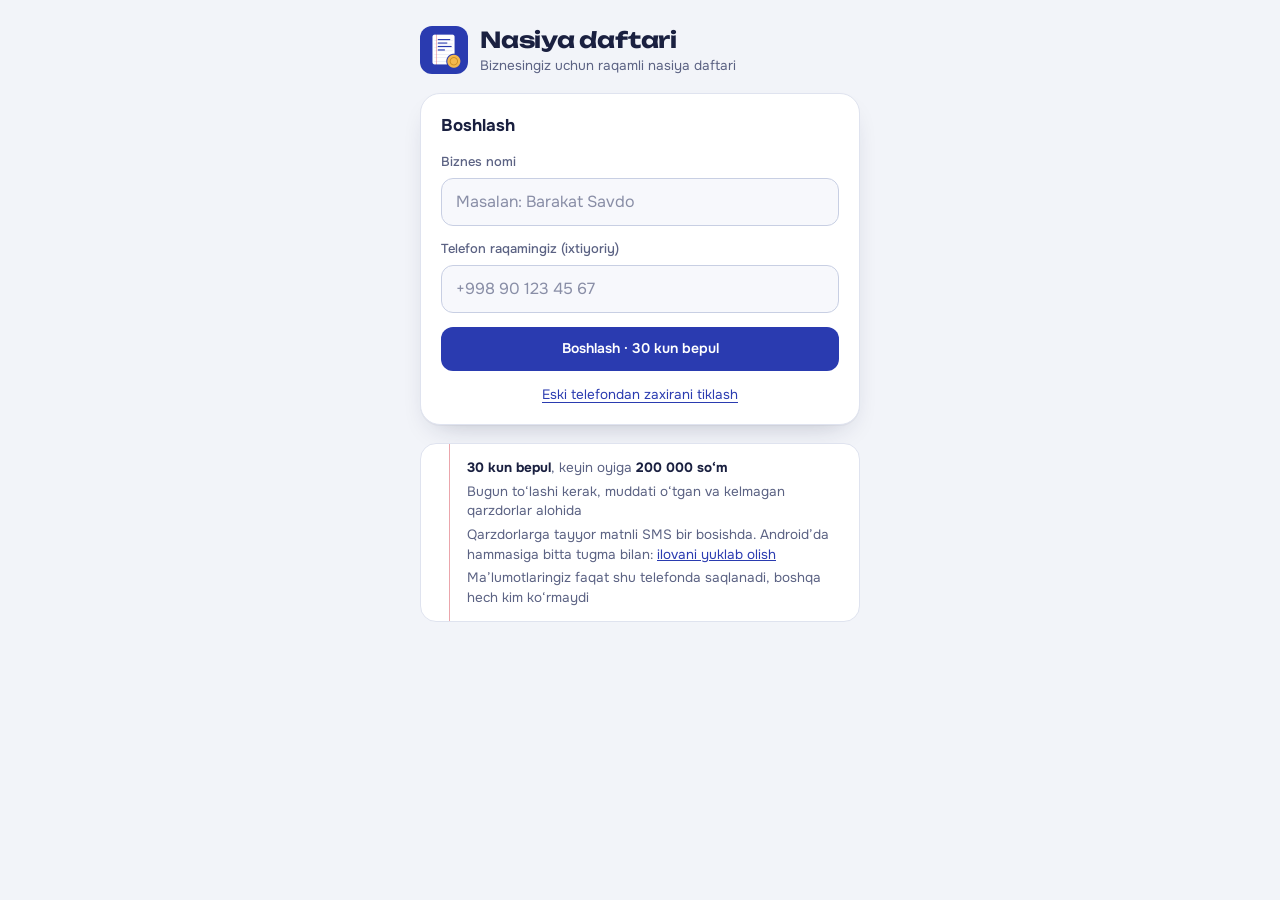
==== commit e7897201: "v1.1: faqat SMS yuborish ruxsati READ_PHONE_STATE olib tashlandi. Ikki SIM ro'yxati ruxsatsiz ochiq " ====
--- a/app/src/main/assets/www/index.html
+++ b/app/src/main/assets/www/index.html
@@ -57,7 +57,7 @@
     </div>
     <form class="auth-sheet auth-body" id="ob-form" novalidate>
       <h2>Boshlash</h2>
-      <label class="field"><span>Biznes nomi</span><input id="ob-name" autocomplete="organization" placeholder="Masalan: Largo Tyre"></label>
+      <label class="field"><span>Biznes nomi</span><input id="ob-name" autocomplete="organization" placeholder="Masalan: Barakat Savdo"></label>
       <label class="field"><span>Telefon raqamingiz (ixtiyoriy)</span><input id="ob-phone" type="tel" inputmode="tel" autocomplete="tel" placeholder="+998 90 123 45 67"></label>
       <p class="err" id="ob-err" hidden></p>
       <button type="submit" class="btn btn-primary btn-block">Boshlash · 30 kun bepul</button>
@@ -67,7 +67,7 @@
       <ul>
         <li><b>30 kun bepul</b>, keyin oyiga <b class="js-price">200&nbsp;000 so‘m</b></li>
         <li>Bugun to‘lashi kerak, muddati o‘tgan va kelmagan qarzdorlar alohida</li>
-        <li>Qarzdorlarga tayyor matnli SMS bir bosishda</li>
+        <li>Qarzdorlarga tayyor matnli SMS bir bosishda<span class="js-android">. Android’da hammasiga bitta tugma bilan: <a href="android.html">ilovani yuklab olish</a></span></li>
         <li>Ma’lumotlaringiz faqat shu telefonda saqlanadi, boshqa hech kim ko‘rmaydi</li>
       </ul>
     </div>
@@ -240,6 +240,10 @@
         <svg class="ico" viewBox="0 0 24 24" aria-hidden="true"><path d="M4 20V9l8-5 8 5v11"/><path d="M9 20v-6h6v6"/></svg>
         <span><b>Biznes ma’lumotlari</b><small id="m-biz-s"></small></span>
       </button>
+      <a class="menu-item js-android" id="m-android" href="android.html" style="text-decoration:none">
+        <svg class="ico" viewBox="0 0 24 24" aria-hidden="true"><rect x="6" y="2.5" width="12" height="19" rx="2.5"/><path d="M10.5 18.5h3"/></svg>
+        <span><b>Android ilovasi</b><small>SMS’lar bitta tugma bilan, rasmiy yuklab olish sahifasi</small></span>
+      </a>
       <button type="button" class="menu-item" id="m-export">
         <svg class="ico" viewBox="0 0 24 24" aria-hidden="true"><path d="M12 3v12M7 10l5 5 5-5"/><path d="M5 19h14"/></svg>
         <span><b>Zaxira nusxa olish</b><small id="m-last"></small></span>
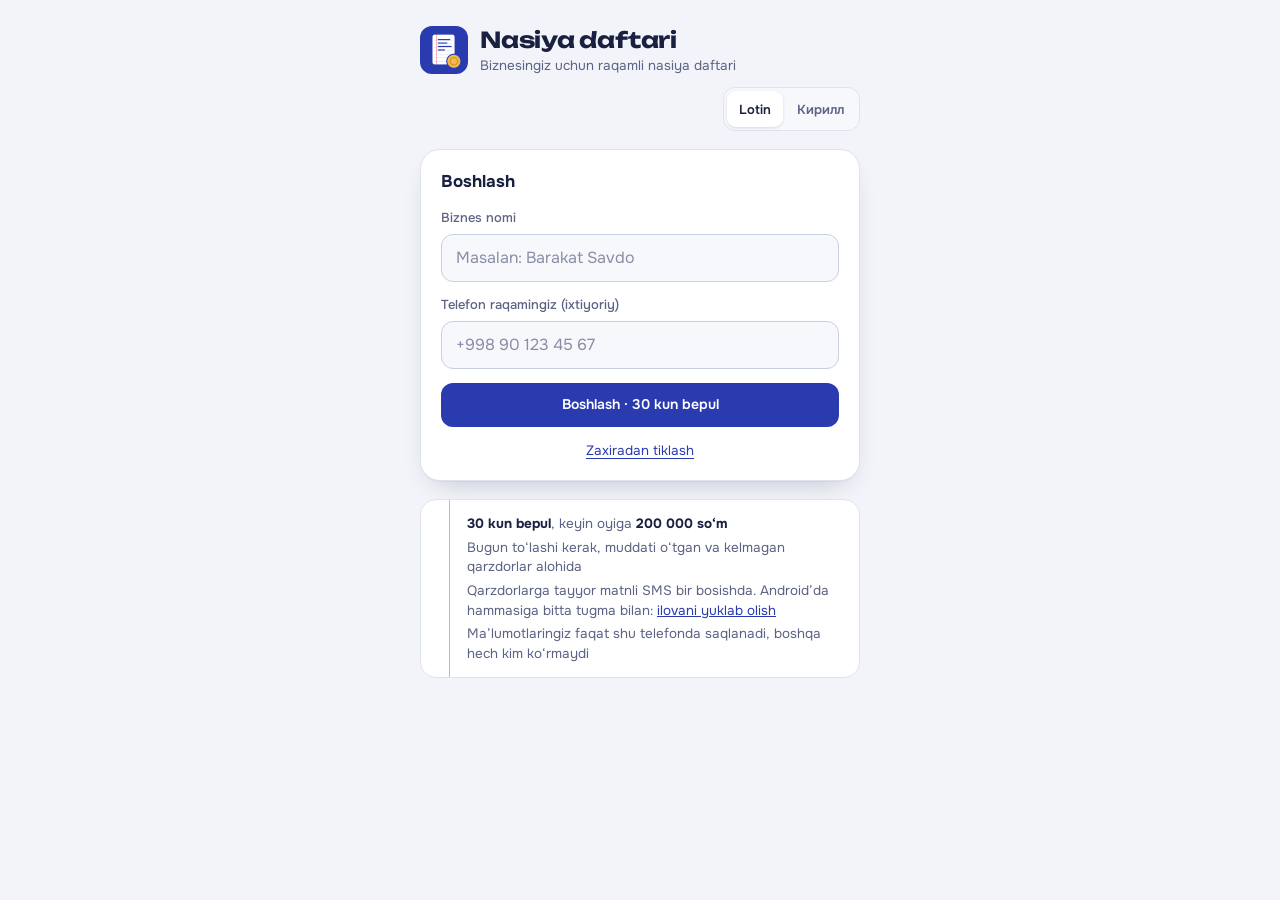
==== commit 66db3b38: "v1.3: avto-zaxira, zaxirani yuborish, qo'ng'iroq tugmasi, lotin/kirill - Har o'zgarishdan keyin Down" ====
--- a/app/src/main/assets/www/index.html
+++ b/app/src/main/assets/www/index.html
@@ -54,6 +54,7 @@
     <div class="brand">
       <img src="icons/icon-192.png" alt="">
       <div><h1>Nasiya daftari</h1><p>Biznesingiz uchun raqamli nasiya daftari</p></div>
+      <div class="script-sw" data-raw role="group" aria-label="Yozuv / Ёзув"><button type="button" data-script="latn" aria-pressed="true">Lotin</button><button type="button" data-script="cyrl" aria-pressed="false">Кирилл</button></div>
     </div>
     <form class="auth-sheet auth-body" id="ob-form" novalidate>
       <h2>Boshlash</h2>
@@ -61,7 +62,8 @@
       <label class="field"><span>Telefon raqamingiz (ixtiyoriy)</span><input id="ob-phone" type="tel" inputmode="tel" autocomplete="tel" placeholder="+998 90 123 45 67"></label>
       <p class="err" id="ob-err" hidden></p>
       <button type="submit" class="btn btn-primary btn-block">Boshlash · 30 kun bepul</button>
-      <button type="button" class="linkish" id="ob-restore" style="justify-self:center">Eski telefondan zaxirani tiklash</button>
+      <button type="button" class="linkish" id="ob-restore" style="justify-self:center">Zaxiradan tiklash</button>
+      <p class="hint js-native-only" hidden style="text-align:center">Ilovani qayta o‘rnatgan bo‘lsangiz, Download/Nasiya papkasidagi avto-zaxira faylini tanlang.</p>
     </form>
     <div class="offer">
       <ul>
@@ -78,7 +80,7 @@
 <main class="wrap" id="main" hidden>
   <header class="top">
     <div>
-      <h1 id="biz-name">Nasiya daftari</h1>
+      <h1 id="biz-name" data-raw>Nasiya daftari</h1>
       <p class="sub-line" id="sub-line"></p>
     </div>
     <div class="top-actions">
@@ -207,7 +209,7 @@
     <button type="button" class="icon-btn" data-close aria-label="Yopish"><svg class="ico" viewBox="0 0 24 24"><path d="M6 6l12 12M18 6 6 18"/></svg></button>
   </div>
   <div class="dlg-body">
-    <div class="panel"><b id="rm-name"></b><span class="num" id="rm-phone"></span></div>
+    <div class="panel" data-raw><b id="rm-name"></b><span class="num" id="rm-phone"></span></div>
     <p class="hint" id="rm-nophone" hidden>Bu mijozning telefon raqami kiritilmagan. Matnni nusxalab, o‘zingiz yuboring.</p>
     <label class="field"><span>Xabar matni</span><textarea id="rm-text" rows="4"></textarea></label>
     <p class="hint">«SMS yuborish» telefoningizning SMS ilovasini tayyor matn bilan ochadi, faqat «Yuborish»ni bosasiz.</p>
@@ -238,12 +240,17 @@
       </button>
       <button type="button" class="menu-item" data-open="dlg-biz">
         <svg class="ico" viewBox="0 0 24 24" aria-hidden="true"><path d="M4 20V9l8-5 8 5v11"/><path d="M9 20v-6h6v6"/></svg>
-        <span><b>Biznes ma’lumotlari</b><small id="m-biz-s"></small></span>
+        <span><b>Biznes ma’lumotlari</b><small id="m-biz-s" data-raw></small></span>
       </button>
       <a class="menu-item js-android" id="m-android" href="android.html" style="text-decoration:none">
         <svg class="ico" viewBox="0 0 24 24" aria-hidden="true"><rect x="6" y="2.5" width="12" height="19" rx="2.5"/><path d="M10.5 18.5h3"/></svg>
         <span><b>Android ilovasi</b><small>SMS’lar bitta tugma bilan, rasmiy yuklab olish sahifasi</small></span>
       </a>
+      <div class="menu-item script-row">
+        <svg class="ico" viewBox="0 0 24 24" aria-hidden="true"><path d="M4 18 8.5 6h1L14 18M5.6 14h6.8"/><path d="M15.5 10.5c.6-.7 1.5-1 2.4-1 1.6 0 2.6.9 2.6 2.5V18m0-4.5c-3.6 0-5.5.6-5.5 2.4 0 1.3 1 2.1 2.3 2.1 1.6 0 3.2-1.1 3.2-3.2"/></svg>
+        <span><b>Yozuv</b><small>Ilova matnlari lotin yoki kirillda</small></span>
+        <div class="script-sw" data-raw role="group" aria-label="Yozuv / Ёзув"><button type="button" data-script="latn" aria-pressed="true">Lotin</button><button type="button" data-script="cyrl" aria-pressed="false">Кирилл</button></div>
+      </div>
       <button type="button" class="menu-item" id="m-export">
         <svg class="ico" viewBox="0 0 24 24" aria-hidden="true"><path d="M12 3v12M7 10l5 5 5-5"/><path d="M5 19h14"/></svg>
         <span><b>Zaxira nusxa olish</b><small id="m-last"></small></span>
@@ -320,11 +327,13 @@
     <label class="field"><span>To‘lov kuni (bugun)</span><textarea id="tp-today" rows="3"></textarea><small class="hint" id="tp-today-c"></small></label>
     <label class="field"><span>Kechikkan to‘lov (haftada bir)</span><textarea id="tp-late" rows="3"></textarea><small class="hint" id="tp-late-c"></small></label>
     <label class="field"><span>Oldindan eslatma (qo‘lda yuborilganda)</span><textarea id="tp-soon" rows="3"></textarea><small class="hint" id="tp-soon-c"></small></label>
-    <div class="panel"><span>Namuna:</span><p class="pre" id="tp-example"></p></div>
+    <div class="panel"><span>Namuna:</span><p class="pre" id="tp-example" data-raw></p></div>
     <div style="display:flex;gap:8px;flex-wrap:wrap">
       <button type="submit" class="btn btn-primary">Saqlash</button>
       <button type="button" class="btn btn-ghost" id="tp-reset">Standart matnlar</button>
     </div>
+    <div class="panel"><span><b>SMS yozuvi.</b> Lotinda 1 SMS 160 belgi, kirillda 70 belgi: kirill matn 2–3 SMS bo‘lib ketadi.</span>
+      <div style="display:flex;gap:8px;flex-wrap:wrap"><button type="button" class="btn btn-sm btn-ghost" id="tp-lat">Lotinga o‘girish</button><button type="button" class="btn btn-sm btn-ghost" id="tp-cyr">Kirillga o‘girish</button></div></div>
   </form>
 </dialog>
 
@@ -337,6 +346,8 @@
   <form class="dlg-body" id="bz-form" novalidate>
     <label class="field"><span>Biznes nomi</span><input id="bz-name" autocomplete="organization"></label>
     <label class="field"><span>Telefon raqamingiz</span><input id="bz-phone" type="tel" inputmode="tel" autocomplete="tel"></label>
+    <label class="field"><span>Dollar kursi (1$ necha so‘m)</span><input id="bz-rate" inputmode="decimal" autocomplete="off"></label>
+    <p class="hint">Yopilgan nasiyalarning umumiy summasi shu kurs bilan so‘mda ko‘rsatiladi. Bo‘sh qoldirsangiz, Markaziy bank kursi olinadi va har kuni o‘zi yangilanadi.</p>
     <p class="hint">Biznes nomi ilovaning tepasida ko‘rinadi. SMS matniga qo‘shmoqchi bo‘lsangiz, «SMS matnlari» bo‘limida {biznes} deb yozing.</p>
     <p class="err" id="bz-err" hidden></p>
     <button type="submit" class="btn btn-primary">Saqlash</button>
--- a/app/src/main/assets/www/style.css
+++ b/app/src/main/assets/www/style.css
@@ -79,6 +79,7 @@
 .tile-count{font-size:22px;font-weight:700;line-height:1.2;font-variant-numeric:tabular-nums}
 .tile-count small{font-size:13px;font-weight:500;color:var(--ink-2)}
 .tile-sum{display:grid;font-family:var(--f-num);font-size:12.5px;color:var(--ink-2);min-width:0;overflow-wrap:anywhere}
+.tile-sum .tile-rate{font-family:var(--f-ui);font-size:11px;opacity:.8;margin-top:2px}
 
 /* ---------- banners & alerts ---------- */
 .alerts{display:grid;gap:10px}
@@ -291,3 +292,11 @@
 .resend{display:flex;justify-content:space-between;align-items:center;gap:8px;flex-wrap:wrap;font-size:13px;color:var(--ink-2)}
 
 @media (prefers-reduced-motion:reduce){.bell,.toast.show{animation:none}.switch .sw,.switch .sw::after{transition:none}}
+
+/* lotin / kirill almashtirgich */
+.script-sw{display:inline-flex;gap:2px;padding:3px;border-radius:12px;background:var(--field);border:1px solid var(--rule);flex:none;margin-left:auto}
+.script-sw button{min-height:36px;padding:0 12px;border:0;border-radius:9px;background:transparent;color:var(--ink-2);font:600 13px/1 var(--f-ui);cursor:pointer}
+.script-sw button[aria-pressed="true"]{background:var(--surface);color:var(--ink);box-shadow:0 1px 3px rgba(26,32,64,.14)}
+.brand{flex-wrap:wrap}
+.script-row{cursor:default}
+.script-row:hover{border-color:var(--rule)}
